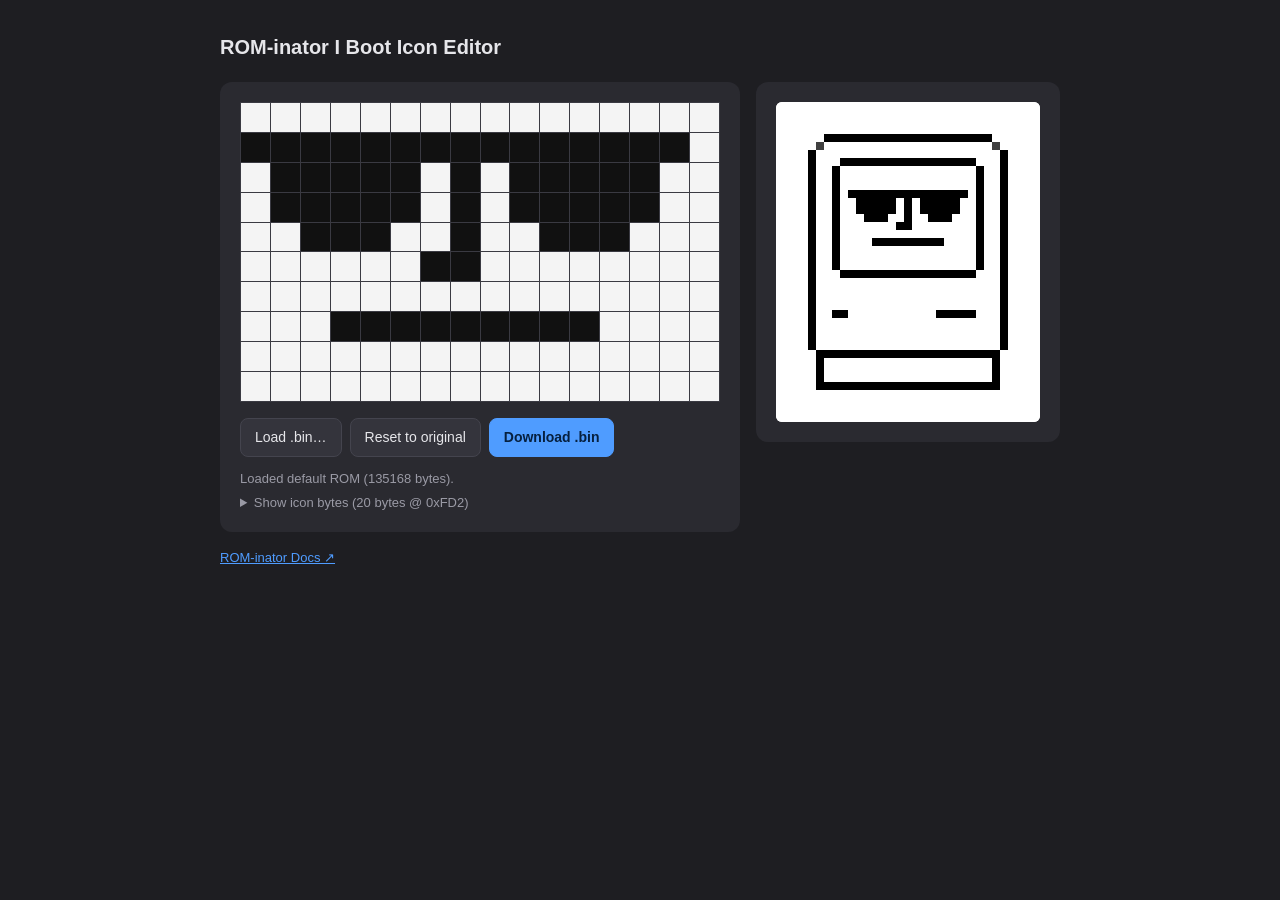
==== index.html @ e508cca4 "Initial version with icon editor" ====
<!DOCTYPE html>
<html lang="en">

<head>
  <meta charset="utf-8">
  <meta name="viewport" content="width=device-width, initial-scale=1">
  <title>ROM-inator I Icon Editor</title>
  <style>
    :root {
      --bg: #1e1e22;
      --panel: #2a2a30;
      --ink: #e6e6ea;
      --muted: #9a9aa5;
      --accent: #4f9cff;
      --grid-line: #3a3a42;
      --black: #111;
      --white: #f4f4f4;
    }

    * {
      box-sizing: border-box;
    }

    body {
      margin: 0;
      font: 15px/1.5 -apple-system, BlinkMacSystemFont, "Segoe UI", Helvetica, Arial, sans-serif;
      background: var(--bg);
      color: var(--ink);
      display: flex;
      justify-content: center;
      padding: 32px 16px;
      min-height: 100vh;
    }

    .app {
      width: 100%;
      max-width: 840px;
    }

    h1 {
      font-size: 20px;
      margin: 0 0 4px;
    }

    .sub {
      color: var(--muted);
      margin: 0 0 24px;
      font-size: 13px;
    }

    .sub a {
      color: var(--accent);
    }

    .panels {
      display: flex;
      flex-wrap: wrap;
      align-items: flex-start;
      gap: 16px;
    }

    .editor-card {
      flex: 1 1 420px;
    }

    .preview-card {
      flex: 0 0 auto;
    }

    .card {
      background: var(--panel);
      border-radius: 12px;
      padding: 20px;
      margin-bottom: 16px;
    }

    /* 16x10 pixel grid */
    #grid {
      display: grid;
      grid-template-columns: repeat(16, 1fr);
      grid-template-rows: repeat(10, 1fr);
      gap: 1px;
      background: var(--grid-line);
      border: 1px solid var(--grid-line);
      width: 100%;
      aspect-ratio: 16 / 10;
      user-select: none;
      touch-action: none;
      cursor: crosshair;
    }

    .cell {
      width: 100%;
      height: 100%;
    }

    .cell.white {
      background: var(--white);
    }

    .cell.black {
      background: var(--black);
    }

    .controls {
      display: flex;
      flex-wrap: wrap;
      gap: 8px;
      margin-top: 16px;
    }

    button,
    .filebtn {
      appearance: none;
      border: 1px solid #44444e;
      background: #34343c;
      color: var(--ink);
      padding: 8px 14px;
      border-radius: 8px;
      font: inherit;
      font-size: 14px;
      cursor: pointer;
    }

    button:hover,
    .filebtn:hover {
      background: #3e3e48;
    }

    button.primary {
      background: var(--accent);
      border-color: var(--accent);
      color: #06203f;
      font-weight: 600;
    }

    button.primary:hover {
      filter: brightness(1.08);
    }

    #file {
      display: none;
    }

    .status {
      color: var(--muted);
      font-size: 13px;
      margin-top: 12px;
      min-height: 1.2em;
    }

    .status.warn {
      color: #ffb454;
    }

    details {
      margin-top: 4px;
    }

    summary {
      cursor: pointer;
      color: var(--muted);
      font-size: 13px;
    }

    #hex {
      margin: 10px 0 0;
      font: 12px/1.6 "SF Mono", Menlo, Consolas, monospace;
      color: var(--ink);
      background: #1a1a1e;
      padding: 10px 12px;
      border-radius: 8px;
      white-space: pre-wrap;
      word-break: break-all;
    }

    .preview-card h2 {
      font-size: 16px;
      margin: 0 0 2px;
    }

    #preview {
      width: 264px;
      /* (25 + 4*2) * 8 */
      height: 320px;
      /* (32 + 4*2) * 8 */
      image-rendering: pixelated;
      image-rendering: crisp-edges;
      background: #fff;
      border-radius: 6px;
      display: block;
    }

    .legend {
      color: var(--muted);
      font-size: 12px;
      margin-top: 14px;
    }

    .swatch {
      display: inline-block;
      width: 10px;
      height: 10px;
      border-radius: 2px;
      vertical-align: middle;
      margin: 0 4px 0 10px;
      border: 1px solid var(--grid-line);
    }

    .swatch.w {
      background: var(--white);
    }

    .swatch.b {
      background: var(--black);
    }
  </style>
</head>

<body>
  <div class="app">
    <h1 style="margin-bottom: 20px;">ROM-inator I Boot Icon Editor</h1>

    <div class="panels">
      <div class="card editor-card">
        <div id="grid"></div>
        <div class="controls">
          <label class="filebtn">Load .bin…<input type="file" id="file" accept=".bin,application/octet-stream"></label>
          <button id="reset">Reset to original</button>
          <button id="download" class="primary">Download .bin</button>
        </div>
        <div class="status" id="status"></div>
        <details>
          <summary>Show icon bytes (20 bytes @ 0xFD2)</summary>
          <pre id="hex"></pre>
        </details>
      </div>

      <div class="card preview-card">
        <canvas id="preview" width="33" height="40"></canvas>
      </div>
    </div>

    <p class="sub">
      <a href="https://www.bigmessowires.com/mac-rom-inator/" target="_blank" rel="noopener">ROM-inator Docs ↗</a>
    </p>
  </div>

  <script src="rom-data.js"></script>
  <script>
    "use strict";

    const ICON_OFFSET = 0xFD2;   // 4050
    const ICON_BYTES = 20;
    const WIDTH = 16, HEIGHT = 10;
    const EXPECTED_SIZE = 135168; // 132 KB base ROM
    const OVERLAY_X = 5, OVERLAY_Y = 6; // icon position within the Happy Mac base
    const PAD = 4; // white padding (in base pixels) around the preview

    let romBytes = null;                 // Uint8Array: full working ROM
    let originalIcon = new Uint8Array(ICON_BYTES); // snapshot for "Reset to original"
    const pixels = Array.from({ length: HEIGHT }, () => new Array(WIDTH).fill(0));

    // --- drawing-drag state ---
    let isPainting = false;
    let paintValue = 1;

    // --- DOM ---
    const gridEl = document.getElementById("grid");
    const statusEl = document.getElementById("status");
    const hexEl = document.getElementById("hex");
    const cells = []; // cells[r][c] -> div

    // preview canvas + Happy Mac base image
    const previewEl = document.getElementById("preview");
    const pctx = previewEl.getContext("2d");
    const baseImg = new Image();
    let baseReady = false;
    baseImg.onload = () => { baseReady = true; renderPreview(); };
    baseImg.src = "happy-mac.png";

    function renderPreview() {
      if (!baseReady) return;
      pctx.imageSmoothingEnabled = false;
      pctx.fillStyle = "#fff"; // white padding around the base
      pctx.fillRect(0, 0, previewEl.width, previewEl.height);
      pctx.drawImage(baseImg, PAD, PAD);
      for (let r = 0; r < HEIGHT; r++) {
        for (let c = 0; c < WIDTH; c++) {
          pctx.fillStyle = pixels[r][c] ? "#000" : "#fff"; // bit 1 = black, 0 = white
          pctx.fillRect(PAD + OVERLAY_X + c, PAD + OVERLAY_Y + r, 1, 1);
        }
      }
    }

    function b64ToBytes(b64) {
      const bin = atob(b64);
      const out = new Uint8Array(bin.length);
      for (let i = 0; i < bin.length; i++) out[i] = bin.charCodeAt(i);
      return out;
    }

    function readIconToPixels() {
      for (let r = 0; r < HEIGHT; r++) {
        for (let c = 0; c < WIDTH; c++) {
          const byte = romBytes[ICON_OFFSET + r * 2 + (c < 8 ? 0 : 1)];
          const bit = 7 - (c % 8);
          pixels[r][c] = (byte >> bit) & 1;
        }
      }
    }

    function writePixelsToRom() {
      for (let r = 0; r < HEIGHT; r++) {
        let hi = 0, lo = 0;
        for (let c = 0; c < WIDTH; c++) {
          const bit = 7 - (c % 8);
          if (pixels[r][c]) {
            if (c < 8) hi |= (1 << bit); else lo |= (1 << bit);
          }
        }
        romBytes[ICON_OFFSET + r * 2] = hi;
        romBytes[ICON_OFFSET + r * 2 + 1] = lo;
      }
    }

    function buildGrid() {
      gridEl.innerHTML = "";
      for (let r = 0; r < HEIGHT; r++) {
        cells[r] = [];
        for (let c = 0; c < WIDTH; c++) {
          const cell = document.createElement("div");
          cell.className = "cell";
          cell.dataset.r = r;
          cell.dataset.c = c;
          gridEl.appendChild(cell);
          cells[r][c] = cell;
        }
      }
    }

    function paintCell(r, c, val) {
      if (pixels[r][c] === val) return;
      pixels[r][c] = val;
      renderCell(r, c);
      renderHex();
      renderPreview();
    }

    function renderCell(r, c) {
      // bit 1 = black, bit 0 = white
      cells[r][c].className = "cell " + (pixels[r][c] ? "black" : "white");
    }

    function render() {
      for (let r = 0; r < HEIGHT; r++)
        for (let c = 0; c < WIDTH; c++) renderCell(r, c);
      renderHex();
      renderPreview();
    }

    function renderHex() {
      // derive the 20 bytes straight from pixels so the hex always matches the grid
      const bytes = [];
      for (let r = 0; r < HEIGHT; r++) {
        let hi = 0, lo = 0;
        for (let c = 0; c < WIDTH; c++) {
          const bit = 7 - (c % 8);
          if (pixels[r][c]) { if (c < 8) hi |= (1 << bit); else lo |= (1 << bit); }
        }
        bytes.push(hi, lo);
      }
      hexEl.textContent = bytes.map(b => b.toString(16).padStart(2, "0")).join(" ");
    }

    function loadRom(bytes, label) {
      romBytes = new Uint8Array(bytes); // own a mutable copy
      originalIcon = romBytes.slice(ICON_OFFSET, ICON_OFFSET + ICON_BYTES);
      readIconToPixels();
      render();
      if (romBytes.length !== EXPECTED_SIZE) {
        setStatus(`Loaded ${label} (${romBytes.length} bytes). Expected ${EXPECTED_SIZE}; editing icon anyway.`, true);
      } else {
        setStatus(`Loaded ${label} (${romBytes.length} bytes).`, false);
      }
    }

    function setStatus(msg, warn) {
      statusEl.textContent = msg;
      statusEl.className = "status" + (warn ? " warn" : "");
    }

    // --- events: drag painting ---
    function cellFromEvent(e) {
      const t = e.target;
      if (!t || !t.classList || !t.classList.contains("cell")) return null;
      return { r: +t.dataset.r, c: +t.dataset.c };
    }

    gridEl.addEventListener("mousedown", (e) => {
      const cell = cellFromEvent(e);
      if (!cell) return;
      e.preventDefault();
      isPainting = true;
      paintValue = pixels[cell.r][cell.c] ? 0 : 1; // toggle clicked pixel, drag paints that value
      paintCell(cell.r, cell.c, paintValue);
    });
    gridEl.addEventListener("mouseover", (e) => {
      if (!isPainting) return;
      const cell = cellFromEvent(e);
      if (cell) paintCell(cell.r, cell.c, paintValue);
    });
    document.addEventListener("mouseup", () => { isPainting = false; });

    // touch support (drag paint on mobile)
    gridEl.addEventListener("touchstart", (e) => {
      const t = document.elementFromPoint(e.touches[0].clientX, e.touches[0].clientY);
      if (t && t.classList.contains("cell")) {
        e.preventDefault();
        isPainting = true;
        const r = +t.dataset.r, c = +t.dataset.c;
        paintValue = pixels[r][c] ? 0 : 1;
        paintCell(r, c, paintValue);
      }
    }, { passive: false });
    gridEl.addEventListener("touchmove", (e) => {
      if (!isPainting) return;
      e.preventDefault();
      const t = document.elementFromPoint(e.touches[0].clientX, e.touches[0].clientY);
      if (t && t.classList.contains("cell")) paintCell(+t.dataset.r, +t.dataset.c, paintValue);
    }, { passive: false });
    document.addEventListener("touchend", () => { isPainting = false; });

    // --- controls ---
    document.getElementById("file").addEventListener("change", async (e) => {
      const f = e.target.files[0];
      if (!f) return;
      const buf = new Uint8Array(await f.arrayBuffer());
      if (buf.length < ICON_OFFSET + ICON_BYTES) {
        setStatus(`File too small (${buf.length} bytes); needs at least ${ICON_OFFSET + ICON_BYTES}.`, true);
        e.target.value = "";
        return;
      }
      loadRom(buf, f.name);
      e.target.value = ""; // allow re-loading the same file
    });

    document.getElementById("reset").addEventListener("click", () => {
      romBytes.set(originalIcon, ICON_OFFSET);
      readIconToPixels();
      render();
      setStatus("Icon reset to the originally loaded image.", false);
    });

    document.getElementById("download").addEventListener("click", () => {
      writePixelsToRom();
      const blob = new Blob([romBytes], { type: "application/octet-stream" });
      const url = URL.createObjectURL(blob);
      const a = document.createElement("a");
      a.href = url;
      a.download = "code-custom.bin";
      document.body.appendChild(a);
      a.click();
      a.remove();
      setTimeout(() => URL.revokeObjectURL(url), 1000);
      setStatus("Downloaded code-custom.bin with your icon applied.", false);
    });

    // --- init ---
    buildGrid();
    loadRom(b64ToBytes(DEFAULT_ROM_B64), "default ROM");
  </script>
</body>

</html>
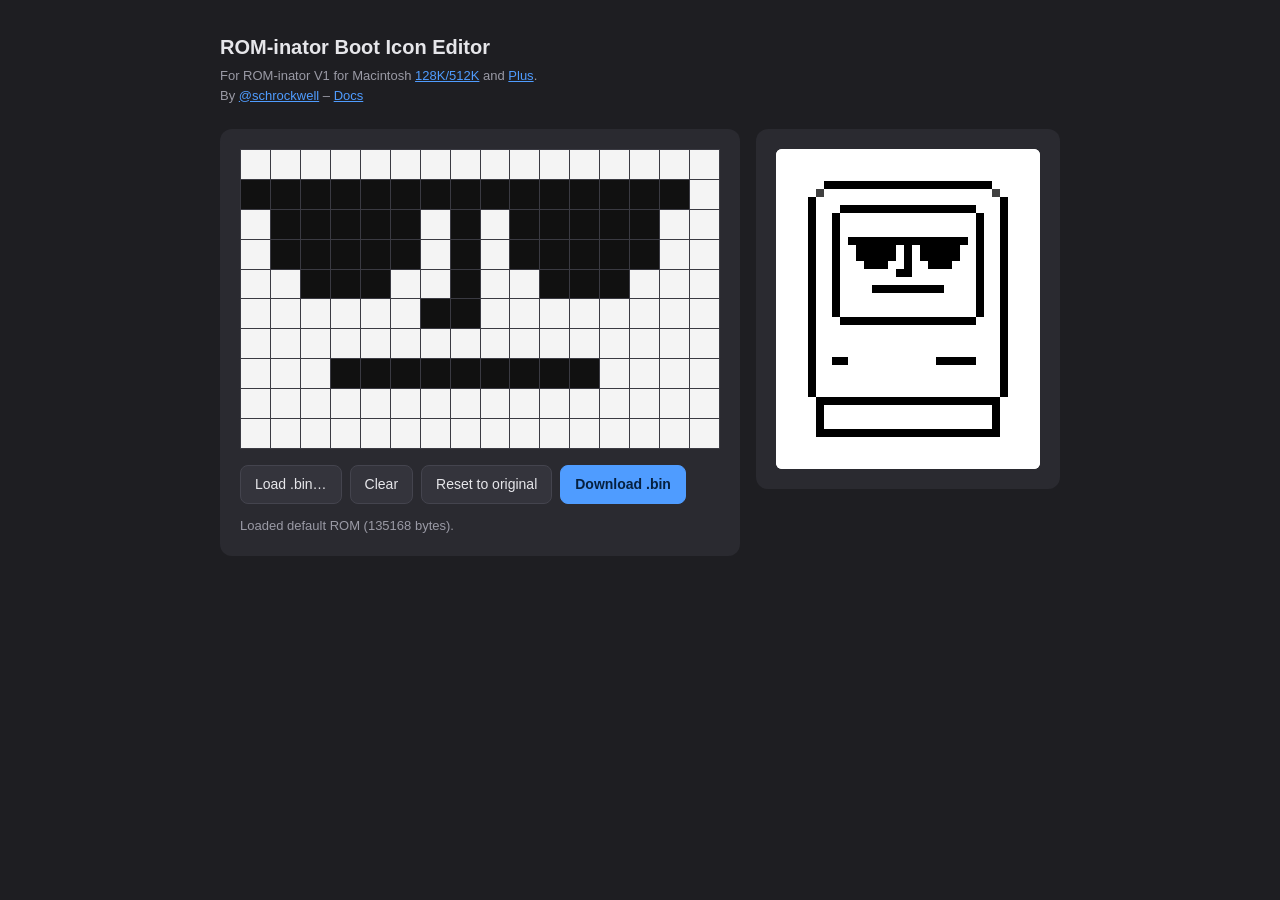
==== commit 74cbe65b: "UI tweaks" ====
--- a/index.html
+++ b/index.html
@@ -4,7 +4,7 @@
 <head>
   <meta charset="utf-8">
   <meta name="viewport" content="width=device-width, initial-scale=1">
-  <title>ROM-inator I Icon Editor</title>
+  <title>ROM-inator Icon Editor</title>
   <style>
     :root {
       --bg: #1e1e22;
@@ -44,7 +44,7 @@
 
     .sub {
       color: var(--muted);
-      margin: 0 0 24px;
+      margin: 0;
       font-size: 13px;
     }
 
@@ -153,27 +153,6 @@
       color: #ffb454;
     }
 
-    details {
-      margin-top: 4px;
-    }
-
-    summary {
-      cursor: pointer;
-      color: var(--muted);
-      font-size: 13px;
-    }
-
-    #hex {
-      margin: 10px 0 0;
-      font: 12px/1.6 "SF Mono", Menlo, Consolas, monospace;
-      color: var(--ink);
-      background: #1a1a1e;
-      padding: 10px 12px;
-      border-radius: 8px;
-      white-space: pre-wrap;
-      word-break: break-all;
-    }
-
     .preview-card h2 {
       font-size: 16px;
       margin: 0 0 2px;
@@ -219,21 +198,29 @@
 
 <body>
   <div class="app">
-    <h1 style="margin-bottom: 20px;">ROM-inator I Boot Icon Editor</h1>
+    <h1>ROM-inator Boot Icon Editor</h1>
+    <p class="sub">
+      For ROM-inator V1 for Macintosh
+      <a href="https://jcm-1.com/product/rominator-v1-for-macintosh-128-or-512/" target="_blank">128K/512K</a>
+      and
+      <a href="https://jcm-1.com/product/rominator-v1-for-macintosh-plus/" target="_blank">Plus</a>.
+    </p>
+
+    <p class="sub" style="margin-bottom: 24px;">
+      By <a href="https://schrockwell.com" target="_blank" rel="noopener">@schrockwell</a> –
+      <a href="https://www.bigmessowires.com/mac-rom-inator/" target="_blank" rel="noopener">Docs</a>
+    </p>
 
     <div class="panels">
       <div class="card editor-card">
         <div id="grid"></div>
         <div class="controls">
           <label class="filebtn">Load .bin…<input type="file" id="file" accept=".bin,application/octet-stream"></label>
+          <button id="clear">Clear</button>
           <button id="reset">Reset to original</button>
           <button id="download" class="primary">Download .bin</button>
         </div>
         <div class="status" id="status"></div>
-        <details>
-          <summary>Show icon bytes (20 bytes @ 0xFD2)</summary>
-          <pre id="hex"></pre>
-        </details>
       </div>
 
       <div class="card preview-card">
@@ -241,9 +228,6 @@
       </div>
     </div>
 
-    <p class="sub">
-      <a href="https://www.bigmessowires.com/mac-rom-inator/" target="_blank" rel="noopener">ROM-inator Docs ↗</a>
-    </p>
   </div>
 
   <script src="rom-data.js"></script>
@@ -268,7 +252,6 @@
     // --- DOM ---
     const gridEl = document.getElementById("grid");
     const statusEl = document.getElementById("status");
-    const hexEl = document.getElementById("hex");
     const cells = []; // cells[r][c] -> div
 
     // preview canvas + Happy Mac base image
@@ -343,7 +326,6 @@
       if (pixels[r][c] === val) return;
       pixels[r][c] = val;
       renderCell(r, c);
-      renderHex();
       renderPreview();
     }
 
@@ -355,22 +337,7 @@
     function render() {
       for (let r = 0; r < HEIGHT; r++)
         for (let c = 0; c < WIDTH; c++) renderCell(r, c);
-      renderHex();
       renderPreview();
-    }
-
-    function renderHex() {
-      // derive the 20 bytes straight from pixels so the hex always matches the grid
-      const bytes = [];
-      for (let r = 0; r < HEIGHT; r++) {
-        let hi = 0, lo = 0;
-        for (let c = 0; c < WIDTH; c++) {
-          const bit = 7 - (c % 8);
-          if (pixels[r][c]) { if (c < 8) hi |= (1 << bit); else lo |= (1 << bit); }
-        }
-        bytes.push(hi, lo);
-      }
-      hexEl.textContent = bytes.map(b => b.toString(16).padStart(2, "0")).join(" ");
     }
 
     function loadRom(bytes, label) {
@@ -443,6 +410,13 @@
       }
       loadRom(buf, f.name);
       e.target.value = ""; // allow re-loading the same file
+    });
+
+    document.getElementById("clear").addEventListener("click", () => {
+      for (let r = 0; r < HEIGHT; r++)
+        for (let c = 0; c < WIDTH; c++) pixels[r][c] = 0; // all white (bit 0)
+      render();
+      setStatus("Cleared to all white.", false);
     });
 
     document.getElementById("reset").addEventListener("click", () => {
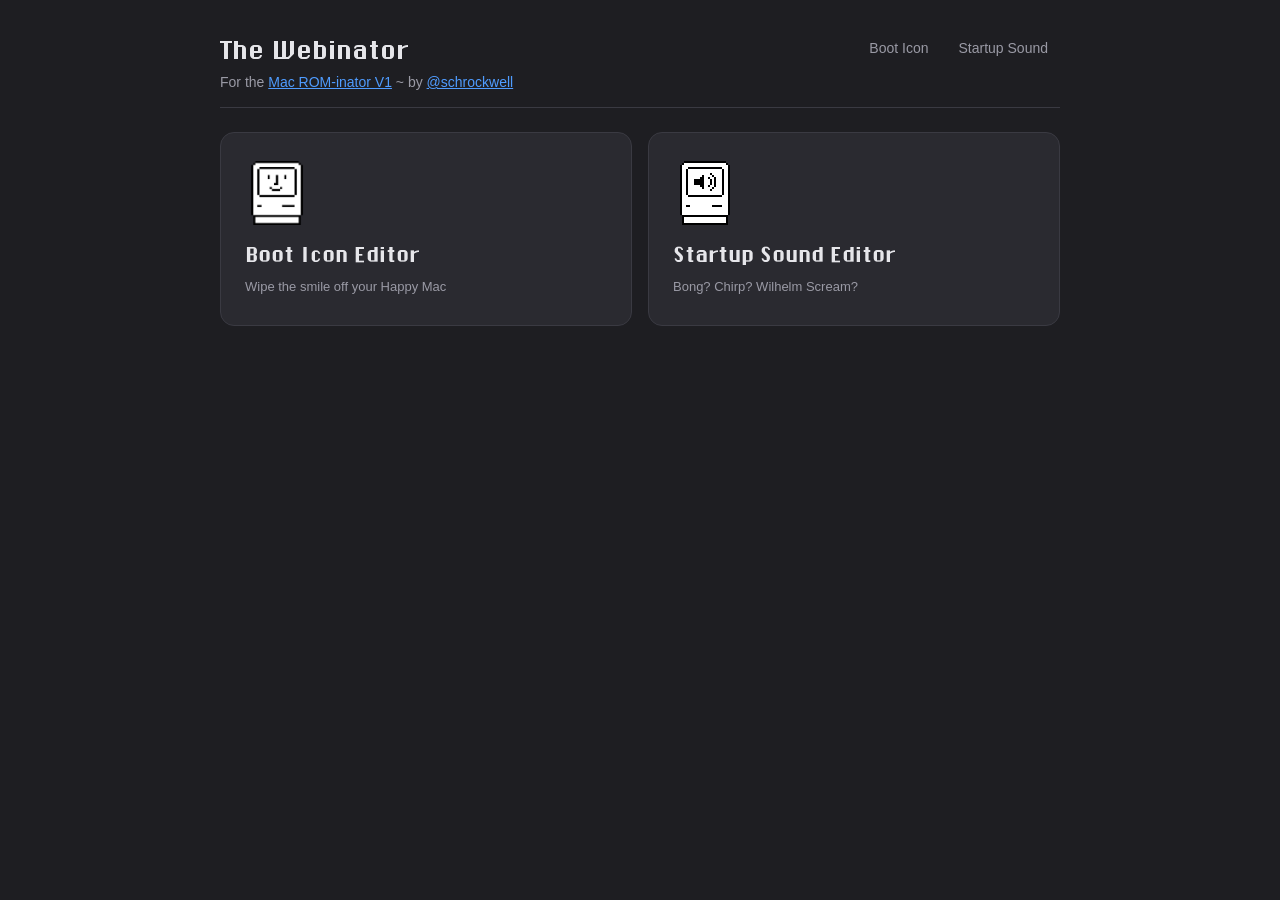
==== commit 16dd8859: "Add sound editor, index page, icon and audio samples" ====
--- a/index.html
+++ b/index.html
@@ -2,448 +2,47 @@
 <html lang="en">
 
 <head>
-  <meta charset="utf-8">
-  <meta name="viewport" content="width=device-width, initial-scale=1">
-  <title>ROM-inator Icon Editor</title>
-  <style>
-    :root {
-      --bg: #1e1e22;
-      --panel: #2a2a30;
-      --ink: #e6e6ea;
-      --muted: #9a9aa5;
-      --accent: #4f9cff;
-      --grid-line: #3a3a42;
-      --black: #111;
-      --white: #f4f4f4;
-    }
-
-    * {
-      box-sizing: border-box;
-    }
-
-    body {
-      margin: 0;
-      font: 15px/1.5 -apple-system, BlinkMacSystemFont, "Segoe UI", Helvetica, Arial, sans-serif;
-      background: var(--bg);
-      color: var(--ink);
-      display: flex;
-      justify-content: center;
-      padding: 32px 16px;
-      min-height: 100vh;
-    }
-
-    .app {
-      width: 100%;
-      max-width: 840px;
-    }
-
-    h1 {
-      font-size: 20px;
-      margin: 0 0 4px;
-    }
-
-    .sub {
-      color: var(--muted);
-      margin: 0;
-      font-size: 13px;
-    }
-
-    .sub a {
-      color: var(--accent);
-    }
-
-    .panels {
-      display: flex;
-      flex-wrap: wrap;
-      align-items: flex-start;
-      gap: 16px;
-    }
-
-    .editor-card {
-      flex: 1 1 420px;
-    }
-
-    .preview-card {
-      flex: 0 0 auto;
-    }
-
-    .card {
-      background: var(--panel);
-      border-radius: 12px;
-      padding: 20px;
-      margin-bottom: 16px;
-    }
-
-    /* 16x10 pixel grid */
-    #grid {
-      display: grid;
-      grid-template-columns: repeat(16, 1fr);
-      grid-template-rows: repeat(10, 1fr);
-      gap: 1px;
-      background: var(--grid-line);
-      border: 1px solid var(--grid-line);
-      width: 100%;
-      aspect-ratio: 16 / 10;
-      user-select: none;
-      touch-action: none;
-      cursor: crosshair;
-    }
-
-    .cell {
-      width: 100%;
-      height: 100%;
-    }
-
-    .cell.white {
-      background: var(--white);
-    }
-
-    .cell.black {
-      background: var(--black);
-    }
-
-    .controls {
-      display: flex;
-      flex-wrap: wrap;
-      gap: 8px;
-      margin-top: 16px;
-    }
-
-    button,
-    .filebtn {
-      appearance: none;
-      border: 1px solid #44444e;
-      background: #34343c;
-      color: var(--ink);
-      padding: 8px 14px;
-      border-radius: 8px;
-      font: inherit;
-      font-size: 14px;
-      cursor: pointer;
-    }
-
-    button:hover,
-    .filebtn:hover {
-      background: #3e3e48;
-    }
-
-    button.primary {
-      background: var(--accent);
-      border-color: var(--accent);
-      color: #06203f;
-      font-weight: 600;
-    }
-
-    button.primary:hover {
-      filter: brightness(1.08);
-    }
-
-    #file {
-      display: none;
-    }
-
-    .status {
-      color: var(--muted);
-      font-size: 13px;
-      margin-top: 12px;
-      min-height: 1.2em;
-    }
-
-    .status.warn {
-      color: #ffb454;
-    }
-
-    .preview-card h2 {
-      font-size: 16px;
-      margin: 0 0 2px;
-    }
-
-    #preview {
-      width: 264px;
-      /* (25 + 4*2) * 8 */
-      height: 320px;
-      /* (32 + 4*2) * 8 */
-      image-rendering: pixelated;
-      image-rendering: crisp-edges;
-      background: #fff;
-      border-radius: 6px;
-      display: block;
-    }
-
-    .legend {
-      color: var(--muted);
-      font-size: 12px;
-      margin-top: 14px;
-    }
-
-    .swatch {
-      display: inline-block;
-      width: 10px;
-      height: 10px;
-      border-radius: 2px;
-      vertical-align: middle;
-      margin: 0 4px 0 10px;
-      border: 1px solid var(--grid-line);
-    }
-
-    .swatch.w {
-      background: var(--white);
-    }
-
-    .swatch.b {
-      background: var(--black);
-    }
-  </style>
+    <meta charset="utf-8">
+    <meta name="viewport" content="width=device-width, initial-scale=1">
+    <title>Webinator — ROM-inator Tools</title>
+    <link rel="stylesheet" href="./main.css">
 </head>
 
 <body>
-  <div class="app">
-    <h1>ROM-inator Boot Icon Editor</h1>
-    <p class="sub">
-      For ROM-inator V1 for Macintosh
-      <a href="https://jcm-1.com/product/rominator-v1-for-macintosh-128-or-512/" target="_blank">128K/512K</a>
-      and
-      <a href="https://jcm-1.com/product/rominator-v1-for-macintosh-plus/" target="_blank">Plus</a>.
-    </p>
+    <div class="app">
+        <header class="nav">
+            <div class="masthead">
+                <a class="brand" href="./">The Webinator</a>
+                <p class="sub">
+                    For the
+                    <a href="https://www.bigmessowires.com/mac-rom-inator/">Mac ROM-inator V1</a> ~
+                    by <a href="https://schrockwell.com" rel="noopener">@schrockwell</a>
+                </p>
+            </div>
+            <nav class="nav-links">
+                <a href="./icon/">Boot Icon</a>
+                <a href="./sound/">Startup Sound</a>
+            </nav>
+        </header>
 
-    <p class="sub" style="margin-bottom: 24px;">
-      By <a href="https://schrockwell.com" target="_blank" rel="noopener">@schrockwell</a> –
-      <a href="https://www.bigmessowires.com/mac-rom-inator/" target="_blank" rel="noopener">Docs</a>
-    </p>
+        <div class="grid">
+            <a class="tile" href="./icon/">
+                <span class="icon">
+                    <img src="assets/happy-mac.webp" alt="Happy Mac icon" width="64" height="64">
+                </span>
+                <span class="title">Boot Icon Editor</span>
+                <span class="desc">Wipe the smile off your Happy Mac</span>
+            </a>
 
-    <div class="panels">
-      <div class="card editor-card">
-        <div id="grid"></div>
-        <div class="controls">
-          <label class="filebtn">Load .bin…<input type="file" id="file" accept=".bin,application/octet-stream"></label>
-          <button id="clear">Clear</button>
-          <button id="reset">Reset to original</button>
-          <button id="download" class="primary">Download .bin</button>
+            <a class="tile" href="./sound/">
+                <span class="icon">
+                    <img src="assets/sound-mac.png" alt="Sound Mac icon" width="64" height="64">
+                </span>
+                <span class="title">Startup Sound Editor</span>
+                <span class="desc">Bong? Chirp? Wilhelm Scream?</span>
+            </a>
         </div>
-        <div class="status" id="status"></div>
-      </div>
-
-      <div class="card preview-card">
-        <canvas id="preview" width="33" height="40"></canvas>
-      </div>
     </div>
-
-  </div>
-
-  <script src="rom-data.js"></script>
-  <script>
-    "use strict";
-
-    const ICON_OFFSET = 0xFD2;   // 4050
-    const ICON_BYTES = 20;
-    const WIDTH = 16, HEIGHT = 10;
-    const EXPECTED_SIZE = 135168; // 132 KB base ROM
-    const OVERLAY_X = 5, OVERLAY_Y = 6; // icon position within the Happy Mac base
-    const PAD = 4; // white padding (in base pixels) around the preview
-
-    let romBytes = null;                 // Uint8Array: full working ROM
-    let originalIcon = new Uint8Array(ICON_BYTES); // snapshot for "Reset to original"
-    const pixels = Array.from({ length: HEIGHT }, () => new Array(WIDTH).fill(0));
-
-    // --- drawing-drag state ---
-    let isPainting = false;
-    let paintValue = 1;
-
-    // --- DOM ---
-    const gridEl = document.getElementById("grid");
-    const statusEl = document.getElementById("status");
-    const cells = []; // cells[r][c] -> div
-
-    // preview canvas + Happy Mac base image
-    const previewEl = document.getElementById("preview");
-    const pctx = previewEl.getContext("2d");
-    const baseImg = new Image();
-    let baseReady = false;
-    baseImg.onload = () => { baseReady = true; renderPreview(); };
-    baseImg.src = "happy-mac.png";
-
-    function renderPreview() {
-      if (!baseReady) return;
-      pctx.imageSmoothingEnabled = false;
-      pctx.fillStyle = "#fff"; // white padding around the base
-      pctx.fillRect(0, 0, previewEl.width, previewEl.height);
-      pctx.drawImage(baseImg, PAD, PAD);
-      for (let r = 0; r < HEIGHT; r++) {
-        for (let c = 0; c < WIDTH; c++) {
-          pctx.fillStyle = pixels[r][c] ? "#000" : "#fff"; // bit 1 = black, 0 = white
-          pctx.fillRect(PAD + OVERLAY_X + c, PAD + OVERLAY_Y + r, 1, 1);
-        }
-      }
-    }
-
-    function b64ToBytes(b64) {
-      const bin = atob(b64);
-      const out = new Uint8Array(bin.length);
-      for (let i = 0; i < bin.length; i++) out[i] = bin.charCodeAt(i);
-      return out;
-    }
-
-    function readIconToPixels() {
-      for (let r = 0; r < HEIGHT; r++) {
-        for (let c = 0; c < WIDTH; c++) {
-          const byte = romBytes[ICON_OFFSET + r * 2 + (c < 8 ? 0 : 1)];
-          const bit = 7 - (c % 8);
-          pixels[r][c] = (byte >> bit) & 1;
-        }
-      }
-    }
-
-    function writePixelsToRom() {
-      for (let r = 0; r < HEIGHT; r++) {
-        let hi = 0, lo = 0;
-        for (let c = 0; c < WIDTH; c++) {
-          const bit = 7 - (c % 8);
-          if (pixels[r][c]) {
-            if (c < 8) hi |= (1 << bit); else lo |= (1 << bit);
-          }
-        }
-        romBytes[ICON_OFFSET + r * 2] = hi;
-        romBytes[ICON_OFFSET + r * 2 + 1] = lo;
-      }
-    }
-
-    function buildGrid() {
-      gridEl.innerHTML = "";
-      for (let r = 0; r < HEIGHT; r++) {
-        cells[r] = [];
-        for (let c = 0; c < WIDTH; c++) {
-          const cell = document.createElement("div");
-          cell.className = "cell";
-          cell.dataset.r = r;
-          cell.dataset.c = c;
-          gridEl.appendChild(cell);
-          cells[r][c] = cell;
-        }
-      }
-    }
-
-    function paintCell(r, c, val) {
-      if (pixels[r][c] === val) return;
-      pixels[r][c] = val;
-      renderCell(r, c);
-      renderPreview();
-    }
-
-    function renderCell(r, c) {
-      // bit 1 = black, bit 0 = white
-      cells[r][c].className = "cell " + (pixels[r][c] ? "black" : "white");
-    }
-
-    function render() {
-      for (let r = 0; r < HEIGHT; r++)
-        for (let c = 0; c < WIDTH; c++) renderCell(r, c);
-      renderPreview();
-    }
-
-    function loadRom(bytes, label) {
-      romBytes = new Uint8Array(bytes); // own a mutable copy
-      originalIcon = romBytes.slice(ICON_OFFSET, ICON_OFFSET + ICON_BYTES);
-      readIconToPixels();
-      render();
-      if (romBytes.length !== EXPECTED_SIZE) {
-        setStatus(`Loaded ${label} (${romBytes.length} bytes). Expected ${EXPECTED_SIZE}; editing icon anyway.`, true);
-      } else {
-        setStatus(`Loaded ${label} (${romBytes.length} bytes).`, false);
-      }
-    }
-
-    function setStatus(msg, warn) {
-      statusEl.textContent = msg;
-      statusEl.className = "status" + (warn ? " warn" : "");
-    }
-
-    // --- events: drag painting ---
-    function cellFromEvent(e) {
-      const t = e.target;
-      if (!t || !t.classList || !t.classList.contains("cell")) return null;
-      return { r: +t.dataset.r, c: +t.dataset.c };
-    }
-
-    gridEl.addEventListener("mousedown", (e) => {
-      const cell = cellFromEvent(e);
-      if (!cell) return;
-      e.preventDefault();
-      isPainting = true;
-      paintValue = pixels[cell.r][cell.c] ? 0 : 1; // toggle clicked pixel, drag paints that value
-      paintCell(cell.r, cell.c, paintValue);
-    });
-    gridEl.addEventListener("mouseover", (e) => {
-      if (!isPainting) return;
-      const cell = cellFromEvent(e);
-      if (cell) paintCell(cell.r, cell.c, paintValue);
-    });
-    document.addEventListener("mouseup", () => { isPainting = false; });
-
-    // touch support (drag paint on mobile)
-    gridEl.addEventListener("touchstart", (e) => {
-      const t = document.elementFromPoint(e.touches[0].clientX, e.touches[0].clientY);
-      if (t && t.classList.contains("cell")) {
-        e.preventDefault();
-        isPainting = true;
-        const r = +t.dataset.r, c = +t.dataset.c;
-        paintValue = pixels[r][c] ? 0 : 1;
-        paintCell(r, c, paintValue);
-      }
-    }, { passive: false });
-    gridEl.addEventListener("touchmove", (e) => {
-      if (!isPainting) return;
-      e.preventDefault();
-      const t = document.elementFromPoint(e.touches[0].clientX, e.touches[0].clientY);
-      if (t && t.classList.contains("cell")) paintCell(+t.dataset.r, +t.dataset.c, paintValue);
-    }, { passive: false });
-    document.addEventListener("touchend", () => { isPainting = false; });
-
-    // --- controls ---
-    document.getElementById("file").addEventListener("change", async (e) => {
-      const f = e.target.files[0];
-      if (!f) return;
-      const buf = new Uint8Array(await f.arrayBuffer());
-      if (buf.length < ICON_OFFSET + ICON_BYTES) {
-        setStatus(`File too small (${buf.length} bytes); needs at least ${ICON_OFFSET + ICON_BYTES}.`, true);
-        e.target.value = "";
-        return;
-      }
-      loadRom(buf, f.name);
-      e.target.value = ""; // allow re-loading the same file
-    });
-
-    document.getElementById("clear").addEventListener("click", () => {
-      for (let r = 0; r < HEIGHT; r++)
-        for (let c = 0; c < WIDTH; c++) pixels[r][c] = 0; // all white (bit 0)
-      render();
-      setStatus("Cleared to all white.", false);
-    });
-
-    document.getElementById("reset").addEventListener("click", () => {
-      romBytes.set(originalIcon, ICON_OFFSET);
-      readIconToPixels();
-      render();
-      setStatus("Icon reset to the originally loaded image.", false);
-    });
-
-    document.getElementById("download").addEventListener("click", () => {
-      writePixelsToRom();
-      const blob = new Blob([romBytes], { type: "application/octet-stream" });
-      const url = URL.createObjectURL(blob);
-      const a = document.createElement("a");
-      a.href = url;
-      a.download = "code-custom.bin";
-      document.body.appendChild(a);
-      a.click();
-      a.remove();
-      setTimeout(() => URL.revokeObjectURL(url), 1000);
-      setStatus("Downloaded code-custom.bin with your icon applied.", false);
-    });
-
-    // --- init ---
-    buildGrid();
-    loadRom(b64ToBytes(DEFAULT_ROM_B64), "default ROM");
-  </script>
 </body>
 
 </html>
--- a/main.css
+++ b/main.css
@@ -0,0 +1,402 @@
+/* Webinator — all styles. */
+
+@font-face {
+  font-family: "ChicagoFLF";
+  src: url("/assets/ChicagoFLF.ttf") format("truetype");
+  font-display: swap;
+}
+
+/* ---- Theme + shell ---- */
+
+:root {
+  --bg: #1e1e22;
+  --panel: #2a2a30;
+  --ink: #e6e6ea;
+  --muted: #9a9aa5;
+  --accent: #4f9cff;
+  --border: #3a3a42;
+  --grid-line: #3a3a42;
+  --black: #111;
+  --white: #f4f4f4;
+}
+
+* {
+  box-sizing: border-box;
+}
+
+body {
+  margin: 0;
+  font: 15px/1.5 -apple-system, BlinkMacSystemFont, "Segoe UI", Helvetica, Arial, sans-serif;
+  background: var(--bg);
+  color: var(--ink);
+  display: flex;
+  justify-content: center;
+  padding: 32px 16px;
+  min-height: 100vh;
+}
+
+.app {
+  width: 100%;
+  max-width: 840px;
+}
+
+h1,
+h2 {
+  font-family: "ChicagoFLF", Chicago, "Charcoal", sans-serif;
+  font-weight: normal;
+}
+
+h1 {
+  font-size: 22px;
+  margin: 0 0 16px;
+}
+
+.sub {
+  color: var(--muted);
+  font-size: 14px;
+  margin: 0 0 24px;
+}
+
+.sub a {
+  color: var(--accent);
+}
+
+/* ---- Shared nav header ---- */
+
+.nav {
+  display: flex;
+  align-items: flex-start;
+  justify-content: space-between;
+  gap: 16px;
+  margin-bottom: 24px;
+  padding-bottom: 14px;
+  border-bottom: 1px solid var(--border);
+}
+
+.masthead {
+  display: flex;
+  flex-direction: column;
+  gap: 4px;
+}
+
+.nav .brand {
+  font-family: "ChicagoFLF", Chicago, "Charcoal", sans-serif;
+  font-size: 24px;
+  font-weight: normal;
+  color: var(--ink);
+  text-decoration: none;
+}
+
+.nav .sub {
+  margin: 0;
+}
+
+.nav-links {
+  flex-shrink: 0;
+}
+
+.nav-links {
+  display: flex;
+  gap: 6px;
+}
+
+.nav-links a {
+  color: var(--muted);
+  text-decoration: none;
+  font-size: 14px;
+  padding: 6px 12px;
+  border-radius: 8px;
+}
+
+.nav-links a:hover {
+  color: var(--ink);
+  background: var(--panel);
+}
+
+.nav-links a.active {
+  color: var(--ink);
+  background: var(--panel);
+}
+
+/* ---- Landing page ---- */
+
+.grid {
+  display: grid;
+  grid-template-columns: repeat(2, 1fr);
+  gap: 16px;
+}
+
+.tile {
+  display: flex;
+  flex-direction: column;
+  align-items: flex-start;
+  gap: 8px;
+  background: var(--panel);
+  border: 1px solid var(--border);
+  border-radius: 14px;
+  padding: 28px 24px;
+  min-height: 168px;
+  color: var(--ink);
+  text-decoration: none;
+  transition: border-color .12s, transform .12s, background .12s;
+}
+
+a.tile:hover {
+  border-color: var(--accent);
+  background: #30303a;
+  transform: translateY(-2px);
+}
+
+.tile .icon {
+  font-size: 40px;
+  line-height: 1;
+}
+
+.tile .title {
+  font-family: "ChicagoFLF", Chicago, "Charcoal", sans-serif;
+  font-size: 20px;
+  font-weight: normal;
+}
+
+.tile .desc {
+  color: var(--muted);
+  font-size: 13px;
+}
+
+.tile.disabled {
+  cursor: not-allowed;
+  opacity: .55;
+}
+
+.badge {
+  margin-top: auto;
+  font-size: 11px;
+  font-weight: 600;
+  letter-spacing: .04em;
+  text-transform: uppercase;
+  color: var(--muted);
+  border: 1px solid var(--border);
+  border-radius: 999px;
+  padding: 3px 10px;
+}
+
+@media (max-width: 520px) {
+  .grid {
+    grid-template-columns: 1fr;
+  }
+}
+
+/* ---- Boot icon editor ---- */
+
+.panels {
+  display: flex;
+  flex-wrap: wrap;
+  align-items: flex-start;
+  gap: 16px;
+}
+
+.editor-card {
+  flex: 1 1 420px;
+}
+
+.preview-card {
+  flex: 0 0 auto;
+}
+
+.card {
+  background: var(--panel);
+  border-radius: 12px;
+  padding: 20px;
+  margin-bottom: 16px;
+}
+
+/* 16x10 pixel grid */
+#grid {
+  display: grid;
+  grid-template-columns: repeat(16, 1fr);
+  grid-template-rows: repeat(10, 1fr);
+  gap: 1px;
+  background: var(--grid-line);
+  border: 1px solid var(--grid-line);
+  width: 100%;
+  aspect-ratio: 16 / 10;
+  user-select: none;
+  touch-action: none;
+  cursor: crosshair;
+}
+
+.cell {
+  width: 100%;
+  height: 100%;
+}
+
+.cell.white {
+  background: var(--white);
+}
+
+.cell.black {
+  background: var(--black);
+}
+
+.controls {
+  display: flex;
+  flex-wrap: wrap;
+  gap: 8px;
+  margin-top: 16px;
+}
+
+button,
+.filebtn {
+  appearance: none;
+  border: 1px solid #44444e;
+  background: #34343c;
+  color: var(--ink);
+  padding: 8px 14px;
+  border-radius: 8px;
+  font: inherit;
+  font-size: 14px;
+  cursor: pointer;
+}
+
+button:hover,
+.filebtn:hover {
+  background: #3e3e48;
+}
+
+button:disabled {
+  opacity: .5;
+  cursor: not-allowed;
+}
+
+button:disabled:hover {
+  background: #34343c;
+}
+
+button.primary {
+  background: var(--accent);
+  border-color: var(--accent);
+  color: #06203f;
+  font-weight: 600;
+}
+
+button.primary:hover {
+  filter: brightness(1.08);
+}
+
+#file {
+  display: none;
+}
+
+.status {
+  color: var(--muted);
+  font-size: 13px;
+  margin-top: 12px;
+  min-height: 1.2em;
+}
+
+.status.warn {
+  color: #ffb454;
+}
+
+.preview-card h2 {
+  font-size: 16px;
+  margin: 0 0 2px;
+}
+
+#preview {
+  width: 264px;
+  /* (25 + 4*2) * 8 */
+  height: 320px;
+  /* (32 + 4*2) * 8 */
+  image-rendering: pixelated;
+  image-rendering: crisp-edges;
+  background: #fff;
+  border-radius: 6px;
+  display: block;
+}
+
+.legend {
+  color: var(--muted);
+  font-size: 12px;
+  margin-top: 14px;
+}
+
+.swatch {
+  display: inline-block;
+  width: 10px;
+  height: 10px;
+  border-radius: 2px;
+  vertical-align: middle;
+  margin: 0 4px 0 10px;
+  border: 1px solid var(--grid-line);
+}
+
+.swatch.w {
+  background: var(--white);
+}
+
+.swatch.b {
+  background: var(--black);
+}
+
+/* ---- Startup sound editor ---- */
+
+#wave {
+  display: block;
+  width: 100%;
+  height: 140px;
+  margin-top: 16px;
+  background: #1a1a1e;
+  border-radius: 8px;
+  cursor: pointer;
+}
+
+.sound-controls {
+  display: flex;
+  align-items: center;
+  gap: 12px;
+  margin-top: 14px;
+  color: var(--muted);
+  font-size: 13px;
+}
+
+.sound-controls input[type="range"] {
+  flex: 1;
+  accent-color: var(--accent);
+}
+
+#startval {
+  min-width: 56px;
+  text-align: right;
+  font-variant-numeric: tabular-nums;
+}
+
+.card h2 {
+  font-size: 16px;
+  margin: 0;
+}
+
+.sample-gallery {
+  display: flex;
+  flex-wrap: wrap;
+  gap: 10px;
+  margin-top: 14px;
+}
+
+.sample {
+  display: flex;
+  align-items: center;
+  gap: 10px;
+  text-align: left;
+  padding: 10px 14px;
+  border-radius: 10px;
+}
+
+.sample-icon {
+  font-size: 22px;
+  line-height: 1;
+}
+
+.sample-name {
+  font-size: 14px;
+}
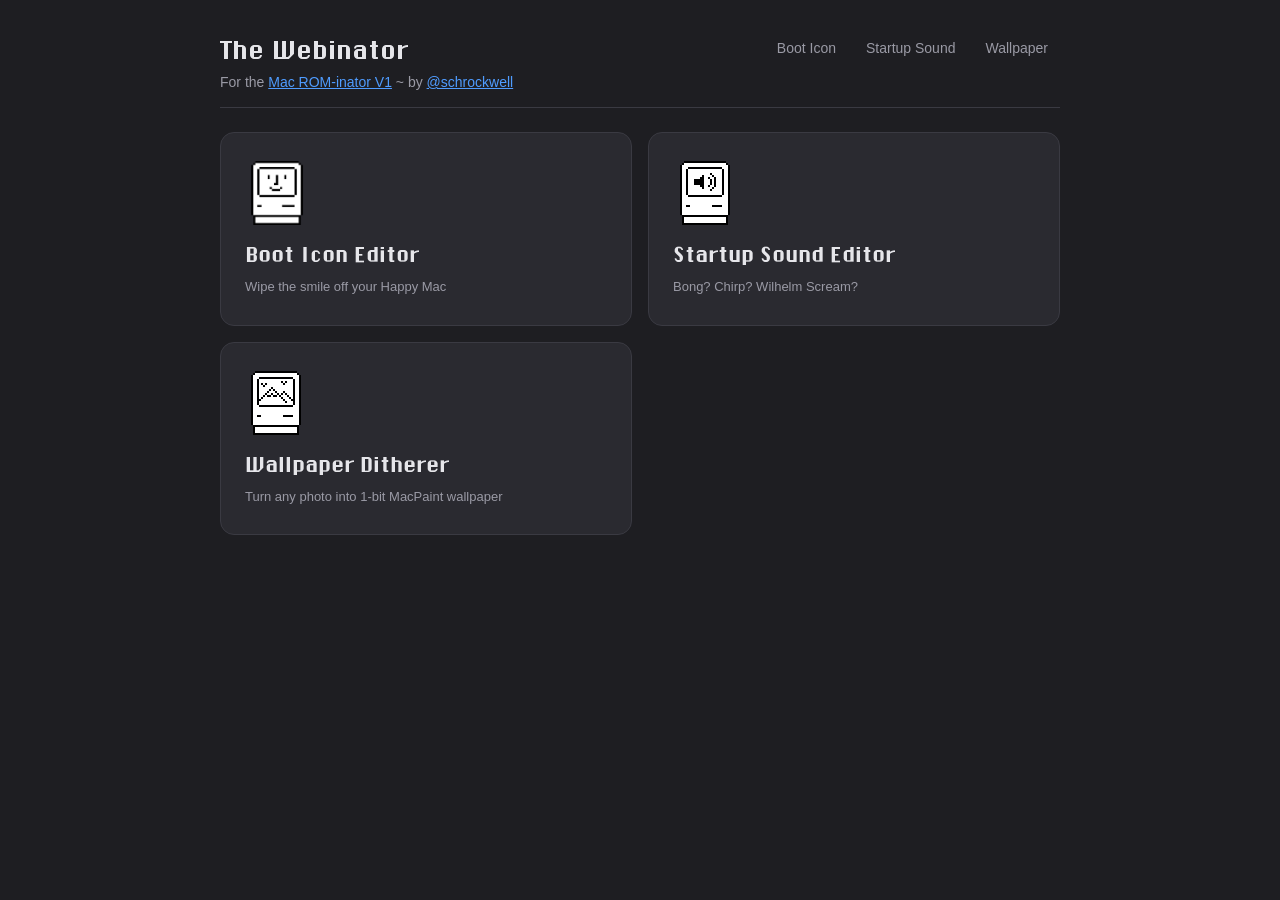
==== commit 0157ce98: "Add wallpaper util" ====
--- a/index.html
+++ b/index.html
@@ -5,7 +5,7 @@
     <meta charset="utf-8">
     <meta name="viewport" content="width=device-width, initial-scale=1">
     <title>Webinator — ROM-inator Tools</title>
-    <link rel="stylesheet" href="./main.css">
+    <link rel="stylesheet" href="./assets/main.css">
 </head>
 
 <body>
@@ -22,6 +22,7 @@
             <nav class="nav-links">
                 <a href="./icon/">Boot Icon</a>
                 <a href="./sound/">Startup Sound</a>
+                <a href="./wallpaper/">Wallpaper</a>
             </nav>
         </header>
 
@@ -41,6 +42,14 @@
                 <span class="title">Startup Sound Editor</span>
                 <span class="desc">Bong? Chirp? Wilhelm Scream?</span>
             </a>
+
+            <a class="tile" href="./wallpaper/">
+                <span class="icon">
+                    <img src="assets/bg-mac.png" alt="Wallpaper Mac icon" width="64" height="64">
+                </span>
+                <span class="title">Wallpaper Ditherer</span>
+                <span class="desc">Turn any photo into 1-bit MacPaint wallpaper</span>
+            </a>
         </div>
     </div>
 </body>
--- a/assets/main.css
+++ b/assets/main.css
@@ -0,0 +1,488 @@
+/* Webinator — all styles. */
+
+@font-face {
+  font-family: "ChicagoFLF";
+  src: url("/assets/ChicagoFLF.ttf") format("truetype");
+  font-display: swap;
+}
+
+/* ---- Theme + shell ---- */
+
+:root {
+  --bg: #1e1e22;
+  --panel: #2a2a30;
+  --ink: #e6e6ea;
+  --muted: #9a9aa5;
+  --accent: #4f9cff;
+  --border: #3a3a42;
+  --grid-line: #3a3a42;
+  --black: #111;
+  --white: #f4f4f4;
+}
+
+* {
+  box-sizing: border-box;
+}
+
+body {
+  margin: 0;
+  font: 15px/1.5 -apple-system, BlinkMacSystemFont, "Segoe UI", Helvetica, Arial, sans-serif;
+  background: var(--bg);
+  color: var(--ink);
+  display: flex;
+  justify-content: center;
+  padding: 32px 16px;
+  min-height: 100vh;
+}
+
+.app {
+  width: 100%;
+  max-width: 840px;
+}
+
+h1,
+h2 {
+  font-family: "ChicagoFLF", Chicago, "Charcoal", sans-serif;
+  font-weight: normal;
+}
+
+h1 {
+  font-size: 22px;
+  margin: 0 0 16px;
+}
+
+.sub {
+  color: var(--muted);
+  font-size: 14px;
+  margin: 0 0 24px;
+}
+
+.sub a {
+  color: var(--accent);
+}
+
+/* ---- Shared nav header ---- */
+
+.nav {
+  display: flex;
+  align-items: flex-start;
+  justify-content: space-between;
+  gap: 16px;
+  margin-bottom: 24px;
+  padding-bottom: 14px;
+  border-bottom: 1px solid var(--border);
+}
+
+.masthead {
+  display: flex;
+  flex-direction: column;
+  gap: 4px;
+}
+
+.nav .brand {
+  font-family: "ChicagoFLF", Chicago, "Charcoal", sans-serif;
+  font-size: 24px;
+  font-weight: normal;
+  color: var(--ink);
+  text-decoration: none;
+}
+
+.nav .sub {
+  margin: 0;
+}
+
+.nav-links {
+  flex-shrink: 0;
+}
+
+.nav-links {
+  display: flex;
+  gap: 6px;
+}
+
+.nav-links a {
+  color: var(--muted);
+  text-decoration: none;
+  font-size: 14px;
+  padding: 6px 12px;
+  border-radius: 8px;
+}
+
+.nav-links a:hover {
+  color: var(--ink);
+  background: var(--panel);
+}
+
+.nav-links a.active {
+  color: var(--ink);
+  background: var(--panel);
+}
+
+/* ---- Landing page ---- */
+
+.grid {
+  display: grid;
+  grid-template-columns: repeat(2, 1fr);
+  gap: 16px;
+}
+
+.tile {
+  display: flex;
+  flex-direction: column;
+  align-items: flex-start;
+  gap: 8px;
+  background: var(--panel);
+  border: 1px solid var(--border);
+  border-radius: 14px;
+  padding: 28px 24px;
+  min-height: 168px;
+  color: var(--ink);
+  text-decoration: none;
+  transition: border-color .12s, transform .12s, background .12s;
+}
+
+a.tile:hover {
+  border-color: var(--accent);
+  background: #30303a;
+  transform: translateY(-2px);
+}
+
+.tile .icon {
+  font-size: 40px;
+  line-height: 1;
+}
+
+.tile .title {
+  font-family: "ChicagoFLF", Chicago, "Charcoal", sans-serif;
+  font-size: 20px;
+  font-weight: normal;
+}
+
+.tile .desc {
+  color: var(--muted);
+  font-size: 13px;
+}
+
+.tile.disabled {
+  cursor: not-allowed;
+  opacity: .55;
+}
+
+.badge {
+  margin-top: auto;
+  font-size: 11px;
+  font-weight: 600;
+  letter-spacing: .04em;
+  text-transform: uppercase;
+  color: var(--muted);
+  border: 1px solid var(--border);
+  border-radius: 999px;
+  padding: 3px 10px;
+}
+
+@media (max-width: 520px) {
+  .grid {
+    grid-template-columns: 1fr;
+  }
+}
+
+/* ---- Boot icon editor ---- */
+
+.panels {
+  display: flex;
+  flex-wrap: wrap;
+  align-items: flex-start;
+  gap: 16px;
+}
+
+.editor-card {
+  flex: 1 1 420px;
+}
+
+.preview-card {
+  flex: 0 0 auto;
+}
+
+.card {
+  background: var(--panel);
+  border-radius: 12px;
+  padding: 20px;
+  margin-bottom: 16px;
+}
+
+/* 16x10 pixel grid */
+#grid {
+  display: grid;
+  grid-template-columns: repeat(16, 1fr);
+  grid-template-rows: repeat(10, 1fr);
+  gap: 1px;
+  background: var(--grid-line);
+  border: 1px solid var(--grid-line);
+  width: 100%;
+  aspect-ratio: 16 / 10;
+  user-select: none;
+  touch-action: none;
+  cursor: crosshair;
+}
+
+.cell {
+  width: 100%;
+  height: 100%;
+}
+
+.cell.white {
+  background: var(--white);
+}
+
+.cell.black {
+  background: var(--black);
+}
+
+.controls {
+  display: flex;
+  flex-wrap: wrap;
+  gap: 8px;
+  margin-top: 16px;
+}
+
+button,
+.filebtn {
+  appearance: none;
+  border: 1px solid #44444e;
+  background: #34343c;
+  color: var(--ink);
+  padding: 8px 14px;
+  border-radius: 8px;
+  font: inherit;
+  font-size: 14px;
+  cursor: pointer;
+}
+
+button:hover,
+.filebtn:hover {
+  background: #3e3e48;
+}
+
+button:disabled {
+  opacity: .5;
+  cursor: not-allowed;
+}
+
+button:disabled:hover {
+  background: #34343c;
+}
+
+button.primary {
+  background: var(--accent);
+  border-color: var(--accent);
+  color: #06203f;
+  font-weight: 600;
+}
+
+button.primary:hover {
+  filter: brightness(1.08);
+}
+
+#file {
+  display: none;
+}
+
+.status {
+  color: var(--muted);
+  font-size: 13px;
+  margin-top: 12px;
+  min-height: 1.2em;
+}
+
+.status.warn {
+  color: #ffb454;
+}
+
+.preview-card h2 {
+  font-size: 16px;
+  margin: 0 0 2px;
+}
+
+#preview {
+  width: 264px;
+  /* (25 + 4*2) * 8 */
+  height: 320px;
+  /* (32 + 4*2) * 8 */
+  image-rendering: pixelated;
+  image-rendering: crisp-edges;
+  background: #fff;
+  border-radius: 6px;
+  display: block;
+}
+
+.legend {
+  color: var(--muted);
+  font-size: 12px;
+  margin-top: 14px;
+}
+
+.legend a {
+  color: var(--accent);
+}
+
+.swatch {
+  display: inline-block;
+  width: 10px;
+  height: 10px;
+  border-radius: 2px;
+  vertical-align: middle;
+  margin: 0 4px 0 10px;
+  border: 1px solid var(--grid-line);
+}
+
+.swatch.w {
+  background: var(--white);
+}
+
+.swatch.b {
+  background: var(--black);
+}
+
+/* ---- Startup sound editor ---- */
+
+#wave {
+  display: block;
+  width: 100%;
+  height: 140px;
+  margin-top: 16px;
+  background: #1a1a1e;
+  border-radius: 8px;
+  cursor: pointer;
+}
+
+.sound-controls {
+  display: flex;
+  align-items: center;
+  gap: 12px;
+  margin-top: 14px;
+  color: var(--muted);
+  font-size: 13px;
+}
+
+.sound-controls input[type="range"] {
+  flex: 1;
+  accent-color: var(--accent);
+}
+
+#startval {
+  min-width: 56px;
+  text-align: right;
+  font-variant-numeric: tabular-nums;
+}
+
+.card h2 {
+  font-size: 16px;
+  margin: 0;
+}
+
+.sample-gallery {
+  display: flex;
+  flex-wrap: wrap;
+  gap: 10px;
+  margin-top: 14px;
+}
+
+.sample {
+  display: flex;
+  align-items: center;
+  gap: 10px;
+  text-align: left;
+  padding: 10px 14px;
+  border-radius: 10px;
+}
+
+.sample-icon {
+  font-size: 22px;
+  line-height: 1;
+}
+
+.sample-name {
+  font-size: 14px;
+}
+
+/* ---- Wallpaper ditherer ---- */
+
+#dither {
+  display: block;
+  width: 100%;
+  max-width: 512px;
+  margin: 0 auto;
+  aspect-ratio: 512 / 342;
+  background: #1a1a1e;
+  border-radius: 8px;
+  image-rendering: pixelated;
+  image-rendering: crisp-edges;
+  cursor: grab;
+  touch-action: none;
+  user-select: none;
+}
+
+#dither.dragging {
+  cursor: grabbing;
+}
+
+.dither-options {
+  display: flex;
+  flex-wrap: wrap;
+  align-items: center;
+  gap: 16px;
+  margin-top: 14px;
+  color: var(--muted);
+  font-size: 13px;
+}
+
+.dither-options label {
+  display: flex;
+  align-items: center;
+  gap: 8px;
+}
+
+.dither-options select {
+  appearance: none;
+  border: 1px solid #44444e;
+  background: #34343c;
+  color: var(--ink);
+  padding: 6px 10px;
+  border-radius: 8px;
+  font: inherit;
+  font-size: 14px;
+  cursor: pointer;
+}
+
+.dither-options select:disabled {
+  opacity: .5;
+  cursor: not-allowed;
+}
+
+.dither-options input[type="checkbox"] {
+  accent-color: var(--accent);
+}
+
+.slider-row {
+  display: flex;
+  align-items: center;
+  gap: 12px;
+  margin-top: 10px;
+  color: var(--muted);
+  font-size: 13px;
+}
+
+.slider-row > span:first-child {
+  min-width: 76px;
+}
+
+.slider-row input[type="range"] {
+  flex: 1;
+  accent-color: var(--accent);
+}
+
+.slider-row .slider-value {
+  min-width: 48px;
+  text-align: right;
+  font-variant-numeric: tabular-nums;
+}
